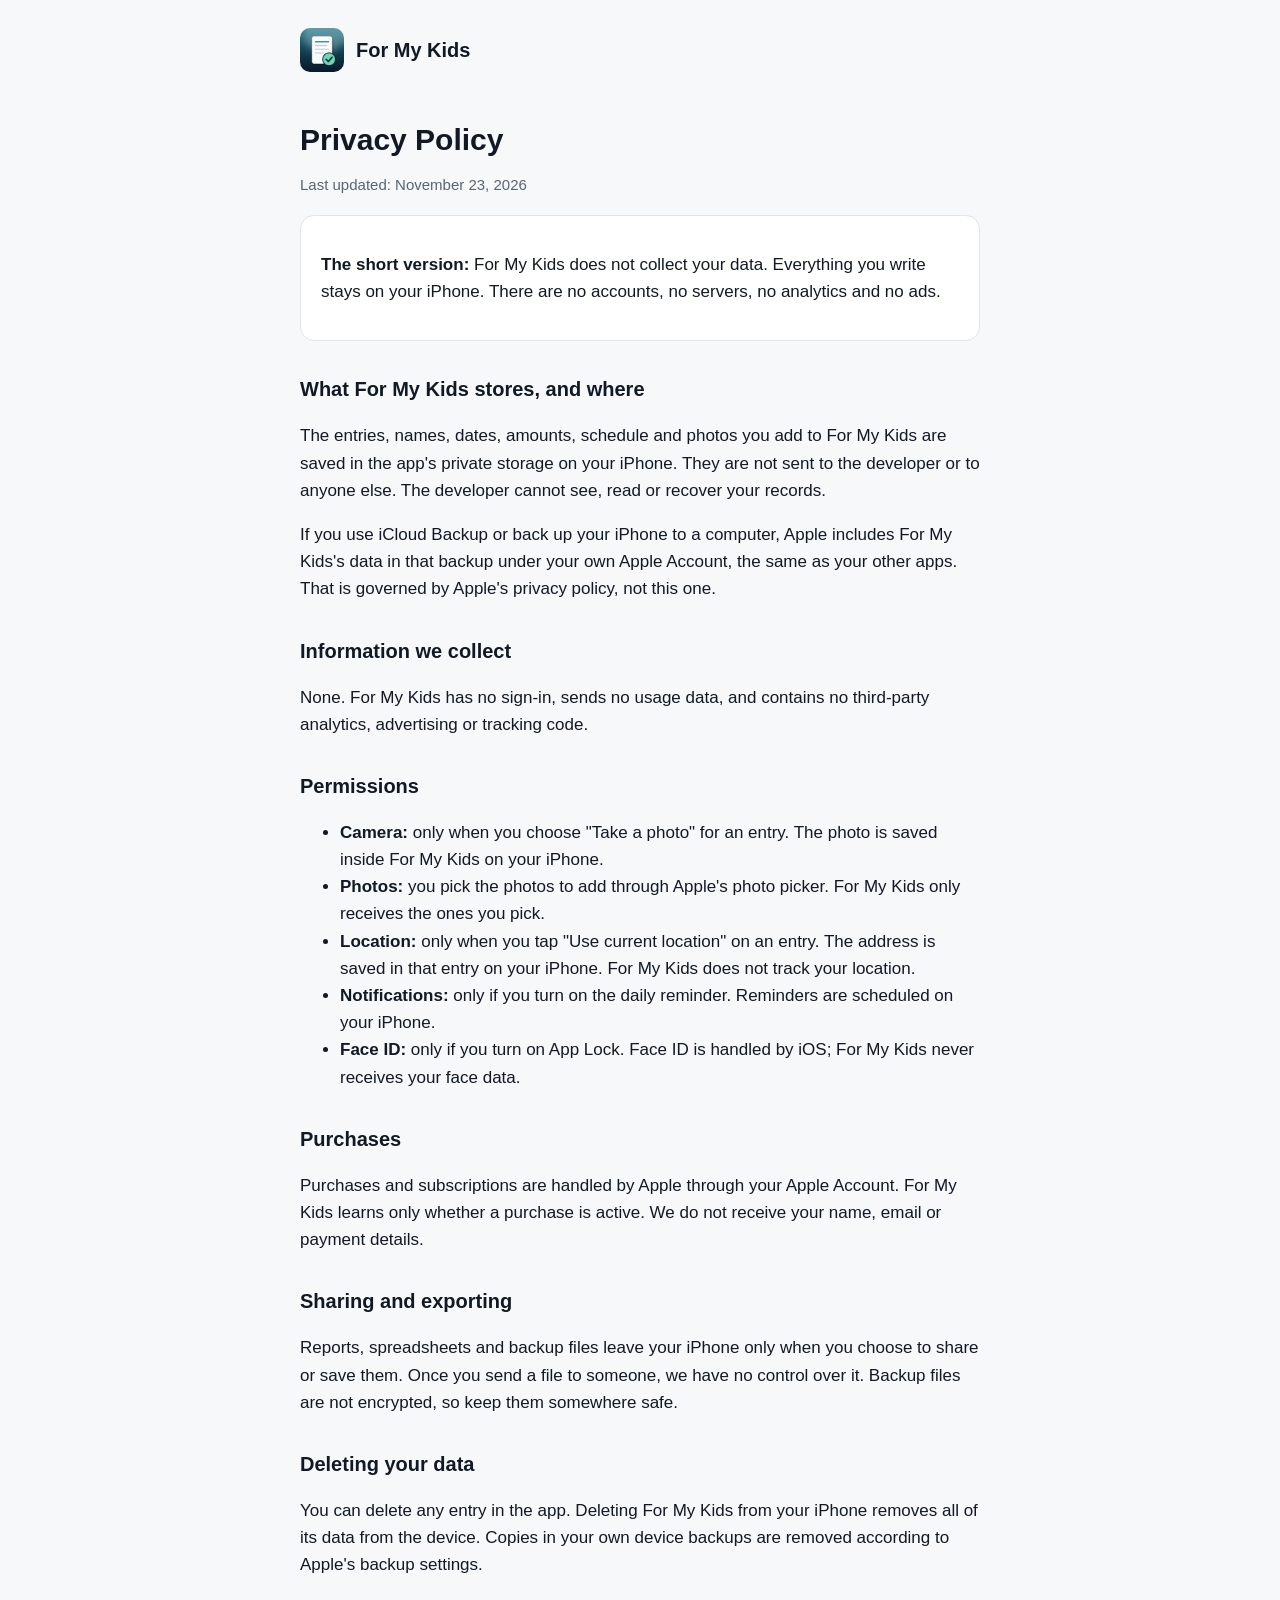
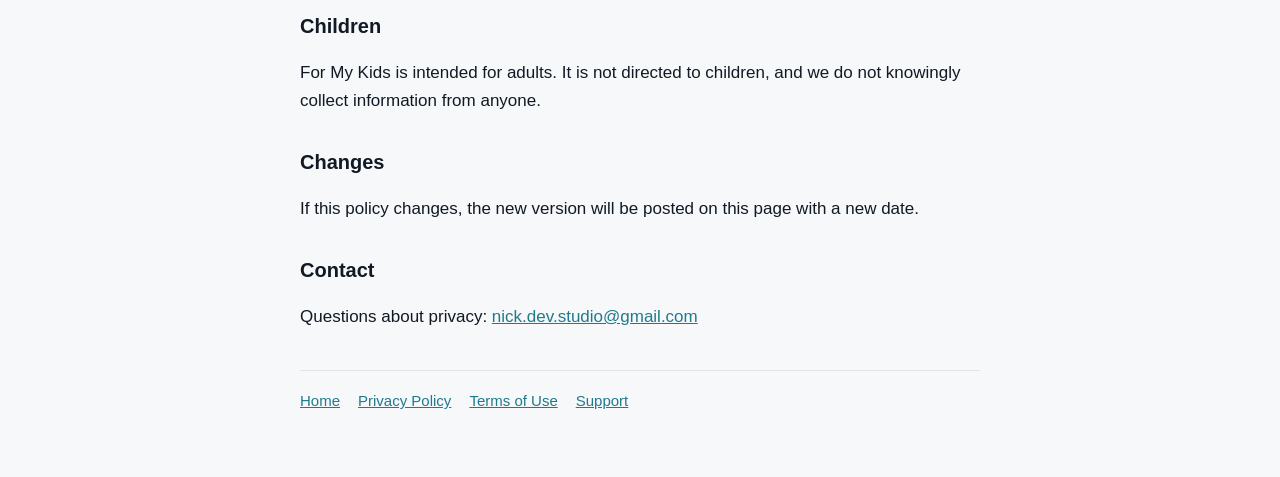
==== privacy.html @ 7b2aae09 "For My Kids support site: home, support, privacy policy, terms Co-Authored-By: Claude Fable 5.2 <nor" ====
<!doctype html>
<html lang="en">
<head>
<meta charset="utf-8">
<meta name="viewport" content="width=device-width, initial-scale=1">
<title>For My Kids Privacy Policy</title>
<link rel="stylesheet" href="style.css">
</head>
<body>
<header><img src="icon.png" alt=""><a href="index.html">For My Kids</a></header>
<main>
<h1>Privacy Policy</h1>
<p class="muted">Last updated: November 23, 2026</p>
<div class="card"><p><strong>The short version:</strong> For My Kids does not collect your data. Everything you write stays on your iPhone. There are no accounts, no servers, no analytics and no ads.</p></div>

<h2>What For My Kids stores, and where</h2>
<p>The entries, names, dates, amounts, schedule and photos you add to For My Kids are saved in the app's private storage on your iPhone. They are not sent to the developer or to anyone else. The developer cannot see, read or recover your records.</p>
<p>If you use iCloud Backup or back up your iPhone to a computer, Apple includes For My Kids's data in that backup under your own Apple Account, the same as your other apps. That is governed by Apple's privacy policy, not this one.</p>

<h2>Information we collect</h2>
<p>None. For My Kids has no sign-in, sends no usage data, and contains no third-party analytics, advertising or tracking code.</p>

<h2>Permissions</h2>
<ul>
<li><strong>Camera:</strong> only when you choose "Take a photo" for an entry. The photo is saved inside For My Kids on your iPhone.</li>
<li><strong>Photos:</strong> you pick the photos to add through Apple's photo picker. For My Kids only receives the ones you pick.</li>
<li><strong>Location:</strong> only when you tap "Use current location" on an entry. The address is saved in that entry on your iPhone. For My Kids does not track your location.</li>
<li><strong>Notifications:</strong> only if you turn on the daily reminder. Reminders are scheduled on your iPhone.</li>
<li><strong>Face ID:</strong> only if you turn on App Lock. Face ID is handled by iOS; For My Kids never receives your face data.</li>
</ul>

<h2>Purchases</h2>
<p>Purchases and subscriptions are handled by Apple through your Apple Account. For My Kids learns only whether a purchase is active. We do not receive your name, email or payment details.</p>

<h2>Sharing and exporting</h2>
<p>Reports, spreadsheets and backup files leave your iPhone only when you choose to share or save them. Once you send a file to someone, we have no control over it. Backup files are not encrypted, so keep them somewhere safe.</p>

<h2>Deleting your data</h2>
<p>You can delete any entry in the app. Deleting For My Kids from your iPhone removes all of its data from the device. Copies in your own device backups are removed according to Apple's backup settings.</p>

<h2>Children</h2>
<p>For My Kids is intended for adults. It is not directed to children, and we do not knowingly collect information from anyone.</p>

<h2>Changes</h2>
<p>If this policy changes, the new version will be posted on this page with a new date.</p>

<h2>Contact</h2>
<p>Questions about privacy: <a href="mailto:nick.dev.studio@gmail.com">nick.dev.studio@gmail.com</a></p>
<nav><a href="index.html">Home</a><a href="privacy.html">Privacy Policy</a><a href="terms.html">Terms of Use</a><a href="support.html">Support</a></nav>
</main>
</body>
</html>
---- style.css ----
:root { --bg:#f6f8fa; --card:#ffffff; --ink:#111a24; --muted:#586574; --accent:#1f7a8c; --line:#dfe5ea; }
@media (prefers-color-scheme: dark) { :root { --bg:#0e1a2b; --card:#17263c; --ink:#eef3f8; --muted:#9db0cb; --accent:#6fd6b5; --line:#2b4161; } }
* { box-sizing: border-box; }
body { margin:0; background:var(--bg); color:var(--ink); font:17px/1.6 -apple-system, BlinkMacSystemFont, "Segoe UI", Roboto, Helvetica, Arial, sans-serif; }
main { max-width:720px; margin:0 auto; padding:32px 20px 64px; }
header { max-width:720px; margin:0 auto; padding:28px 20px 0; display:flex; align-items:center; gap:12px; }
header img { width:44px; height:44px; border-radius:10px; }
header a { color:var(--ink); text-decoration:none; font-weight:700; font-size:20px; }
h1 { font-size:30px; line-height:1.2; margin:18px 0 8px; }
h2 { font-size:20px; margin:32px 0 8px; }
p, li { color:var(--ink); }
.muted { color:var(--muted); font-size:15px; }
a { color:var(--accent); }
.card { background:var(--card); border:1px solid var(--line); border-radius:14px; padding:18px 20px; margin:18px 0; }
nav { margin-top:40px; padding-top:18px; border-top:1px solid var(--line); font-size:15px; display:flex; gap:18px; flex-wrap:wrap; }
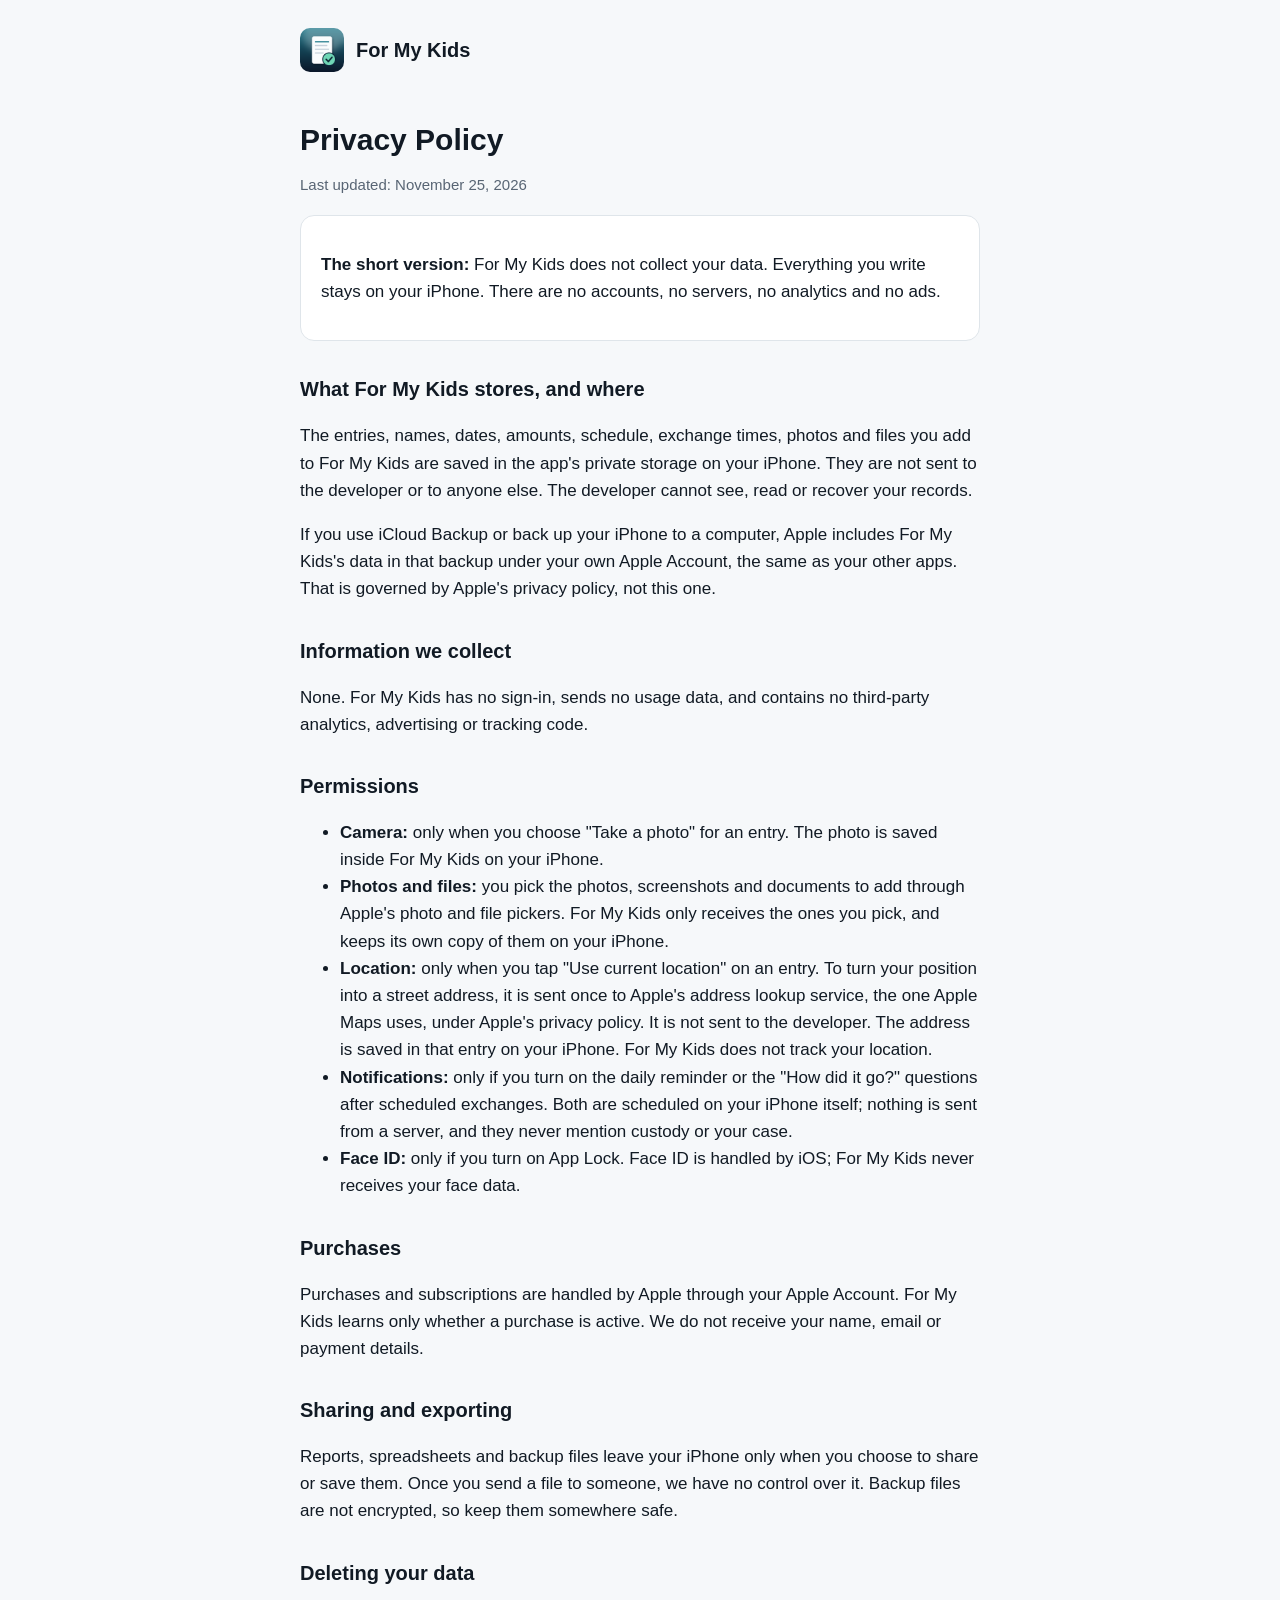
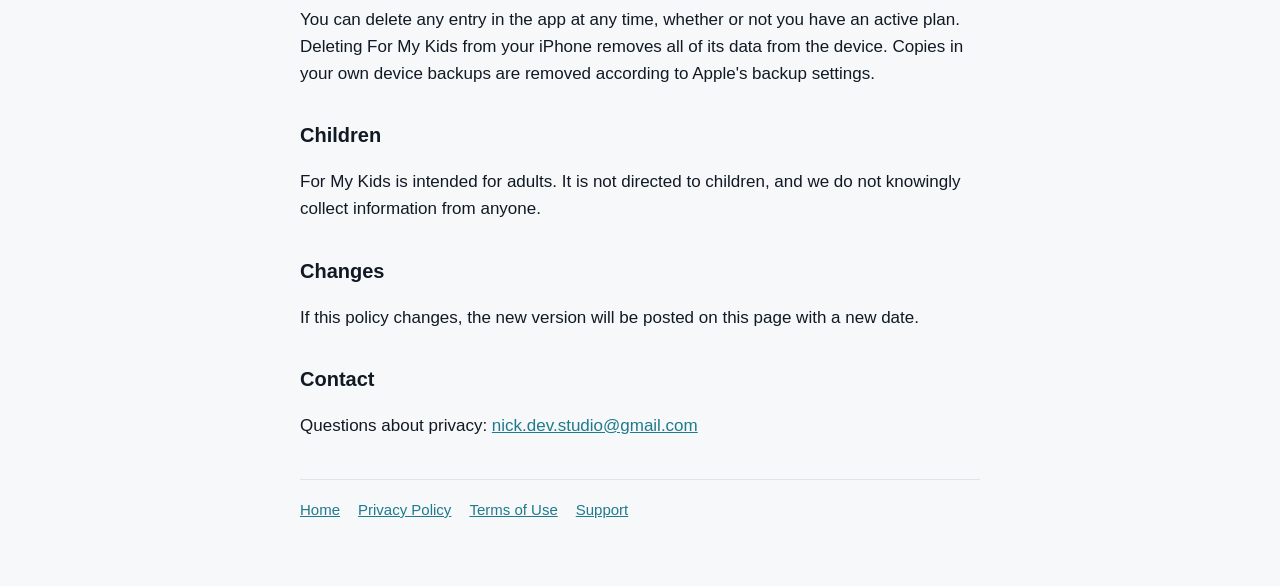
==== commit 257476ad: "Privacy policy and pages updated for scheduled exchanges, notifications and file attachments" ====
--- a/privacy.html
+++ b/privacy.html
@@ -10,11 +10,11 @@
 <header><img src="icon.png" alt=""><a href="index.html">For My Kids</a></header>
 <main>
 <h1>Privacy Policy</h1>
-<p class="muted">Last updated: November 23, 2026</p>
+<p class="muted">Last updated: November 25, 2026</p>
 <div class="card"><p><strong>The short version:</strong> For My Kids does not collect your data. Everything you write stays on your iPhone. There are no accounts, no servers, no analytics and no ads.</p></div>
 
 <h2>What For My Kids stores, and where</h2>
-<p>The entries, names, dates, amounts, schedule and photos you add to For My Kids are saved in the app's private storage on your iPhone. They are not sent to the developer or to anyone else. The developer cannot see, read or recover your records.</p>
+<p>The entries, names, dates, amounts, schedule, exchange times, photos and files you add to For My Kids are saved in the app's private storage on your iPhone. They are not sent to the developer or to anyone else. The developer cannot see, read or recover your records.</p>
 <p>If you use iCloud Backup or back up your iPhone to a computer, Apple includes For My Kids's data in that backup under your own Apple Account, the same as your other apps. That is governed by Apple's privacy policy, not this one.</p>
 
 <h2>Information we collect</h2>
@@ -23,9 +23,9 @@
 <h2>Permissions</h2>
 <ul>
 <li><strong>Camera:</strong> only when you choose "Take a photo" for an entry. The photo is saved inside For My Kids on your iPhone.</li>
-<li><strong>Photos:</strong> you pick the photos to add through Apple's photo picker. For My Kids only receives the ones you pick.</li>
-<li><strong>Location:</strong> only when you tap "Use current location" on an entry. The address is saved in that entry on your iPhone. For My Kids does not track your location.</li>
-<li><strong>Notifications:</strong> only if you turn on the daily reminder. Reminders are scheduled on your iPhone.</li>
+<li><strong>Photos and files:</strong> you pick the photos, screenshots and documents to add through Apple's photo and file pickers. For My Kids only receives the ones you pick, and keeps its own copy of them on your iPhone.</li>
+<li><strong>Location:</strong> only when you tap "Use current location" on an entry. To turn your position into a street address, it is sent once to Apple's address lookup service, the one Apple Maps uses, under Apple's privacy policy. It is not sent to the developer. The address is saved in that entry on your iPhone. For My Kids does not track your location.</li>
+<li><strong>Notifications:</strong> only if you turn on the daily reminder or the "How did it go?" questions after scheduled exchanges. Both are scheduled on your iPhone itself; nothing is sent from a server, and they never mention custody or your case.</li>
 <li><strong>Face ID:</strong> only if you turn on App Lock. Face ID is handled by iOS; For My Kids never receives your face data.</li>
 </ul>
 
@@ -36,7 +36,7 @@
 <p>Reports, spreadsheets and backup files leave your iPhone only when you choose to share or save them. Once you send a file to someone, we have no control over it. Backup files are not encrypted, so keep them somewhere safe.</p>
 
 <h2>Deleting your data</h2>
-<p>You can delete any entry in the app. Deleting For My Kids from your iPhone removes all of its data from the device. Copies in your own device backups are removed according to Apple's backup settings.</p>
+<p>You can delete any entry in the app at any time, whether or not you have an active plan. Deleting For My Kids from your iPhone removes all of its data from the device. Copies in your own device backups are removed according to Apple's backup settings.</p>
 
 <h2>Children</h2>
 <p>For My Kids is intended for adults. It is not directed to children, and we do not knowingly collect information from anyone.</p>
